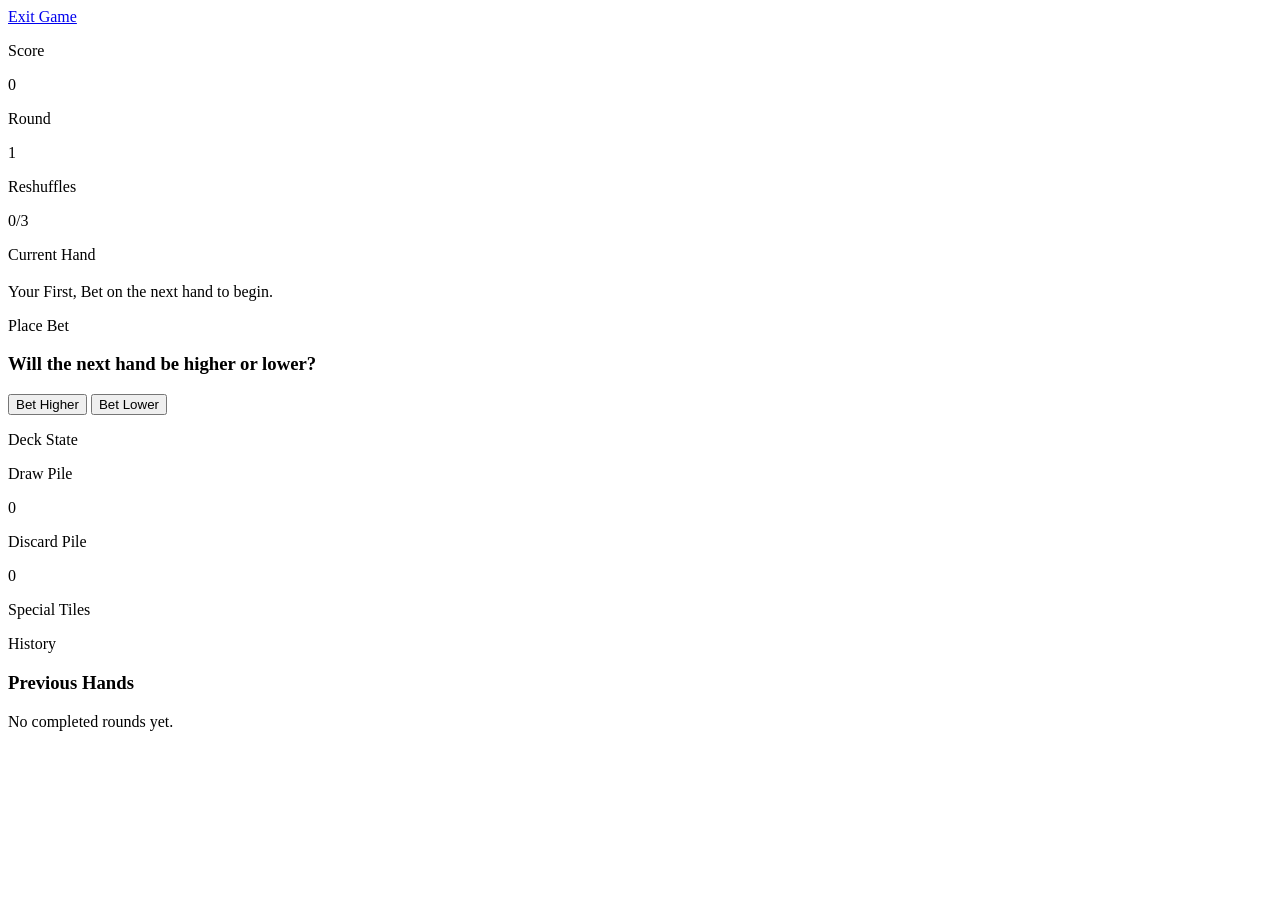
==== game.html @ 14d56304 "structuring home and game html pages" ====
<!doctype html>
<html lang="en">
  <head>
    <meta charset="UTF-8" />
    <meta name="viewport" content="width=device-width, initial-scale=1.0" />
    <script src="script.js" defer></script>
    <title>Bet Game</title>
  </head>
  <body>
    <a href="./home.html">Exit Game</a>
    <div class="top-page">
      <div class="status">
        <p>Score</p>
        <p id="score">0</p>
      </div>

      <div class="status">
        <p>Round</p>
        <p id="round">1</p>
      </div>

      <div class="status">
        <p>Reshuffles</p>
        <p id="reshuffle">0/3</p>
      </div>
    </div>

    <section class="main">
      <div class="hand">
        <p>Current Hand</p>
        <h3 id="hand-total"></h3>
        <span>Your First, Bet on the next hand to begin.</span>
        <div id="current-tiles"></div>
        <section class="bet">
          <div class="set-bet">
            <p>Place Bet</p>
            <h3>Will the next hand be higher or lower?</h3>
            <div class="bet-buttons">
              <button id="higher">Bet Higher</button>
              <button id="lower">Bet Lower</button>
            </div>
          </div>
        </section>
      </div>
    </section>

    <section class="deck">
      <div class="deck-state">
        <p>Deck State</p>
        <div class="dr-status">
          <p>Draw Pile</p>
          <div id="draw">0</div>
        </div>
        <div class="di-status">
          <p>Discard Pile</p>
          <div id="discard">0</div>
        </div>
      </div>
      <div class="s-pile">
        <p>Special Tiles</p>
        <div class="special-pile"></div>
      </div>
    </section>
    <section class="history">
      <p>History</p>
      <h3>Previous Hands</h3>
      <span class="empty"> No completed rounds yet.</span>
    </section>
  </body>
</html>
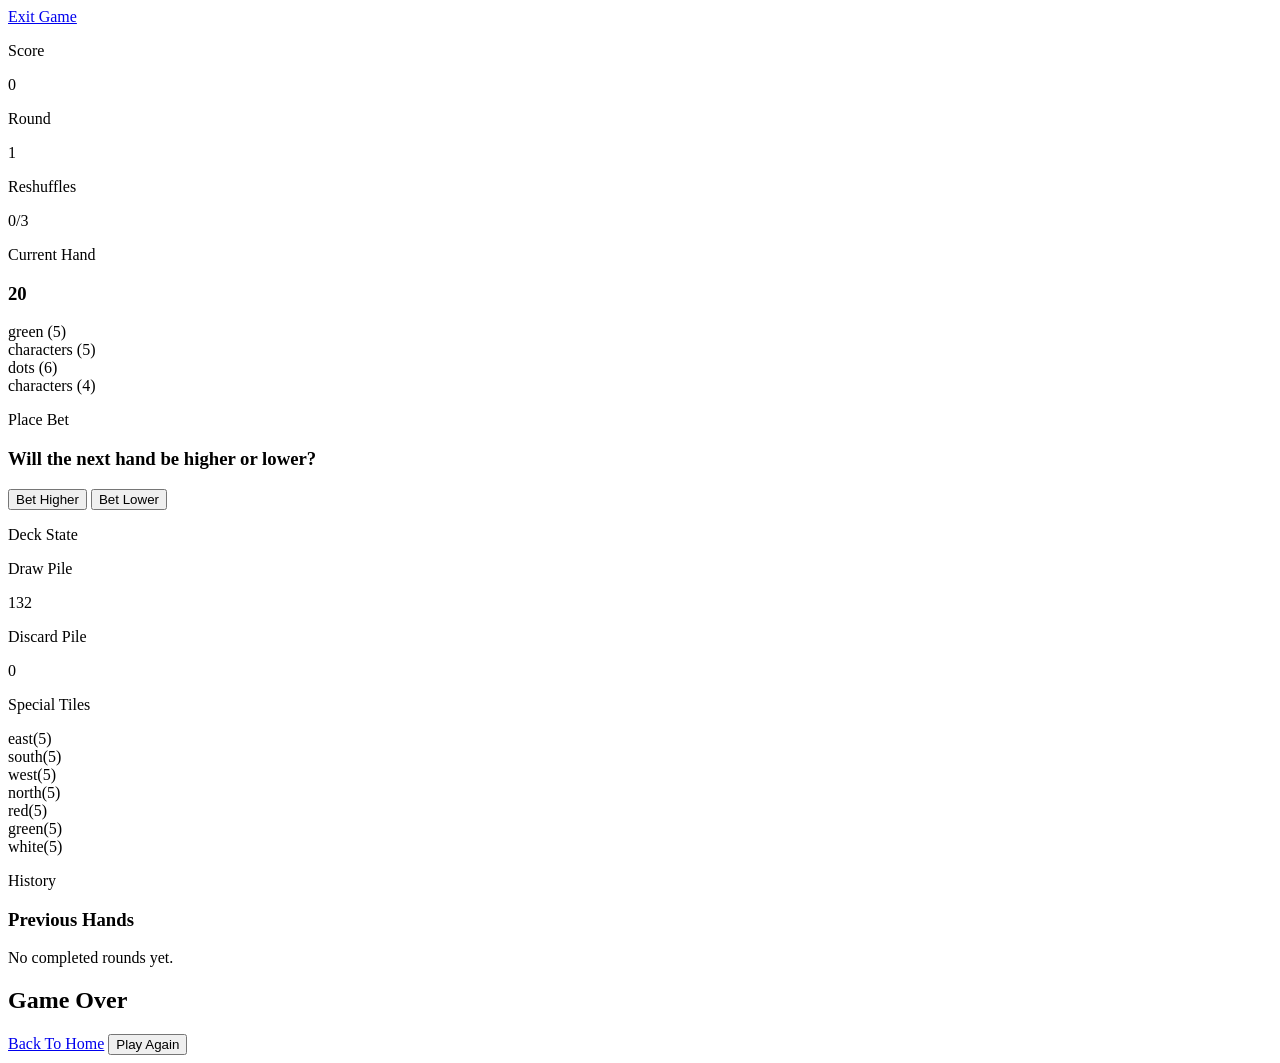
==== commit 67747492: "done with the functionality and html pages update" ====
--- a/game.html
+++ b/game.html
@@ -4,6 +4,7 @@
     <meta charset="UTF-8" />
     <meta name="viewport" content="width=device-width, initial-scale=1.0" />
     <script src="script.js" defer></script>
+    <link rel="stylesheet" href="./style.css" />
     <title>Bet Game</title>
   </head>
   <body>
@@ -29,7 +30,7 @@
       <div class="hand">
         <p>Current Hand</p>
         <h3 id="hand-total"></h3>
-        <span>Your First, Bet on the next hand to begin.</span>
+        <p id="result-message"></p>
         <div id="current-tiles"></div>
         <section class="bet">
           <div class="set-bet">
@@ -64,7 +65,16 @@
     <section class="history">
       <p>History</p>
       <h3>Previous Hands</h3>
+      <div id="previous-tiles"></div>
       <span class="empty"> No completed rounds yet.</span>
     </section>
+    <div id="game-over" class="game-over hidden">
+      <div class="game-over-box">
+        <h2>Game Over</h2>
+        <p id="game-over-text"></p>
+        <a href="./home.html">Back To Home</a>
+        <button id="play-again">Play Again</button>
+      </div>
+    </div>
   </body>
 </html>
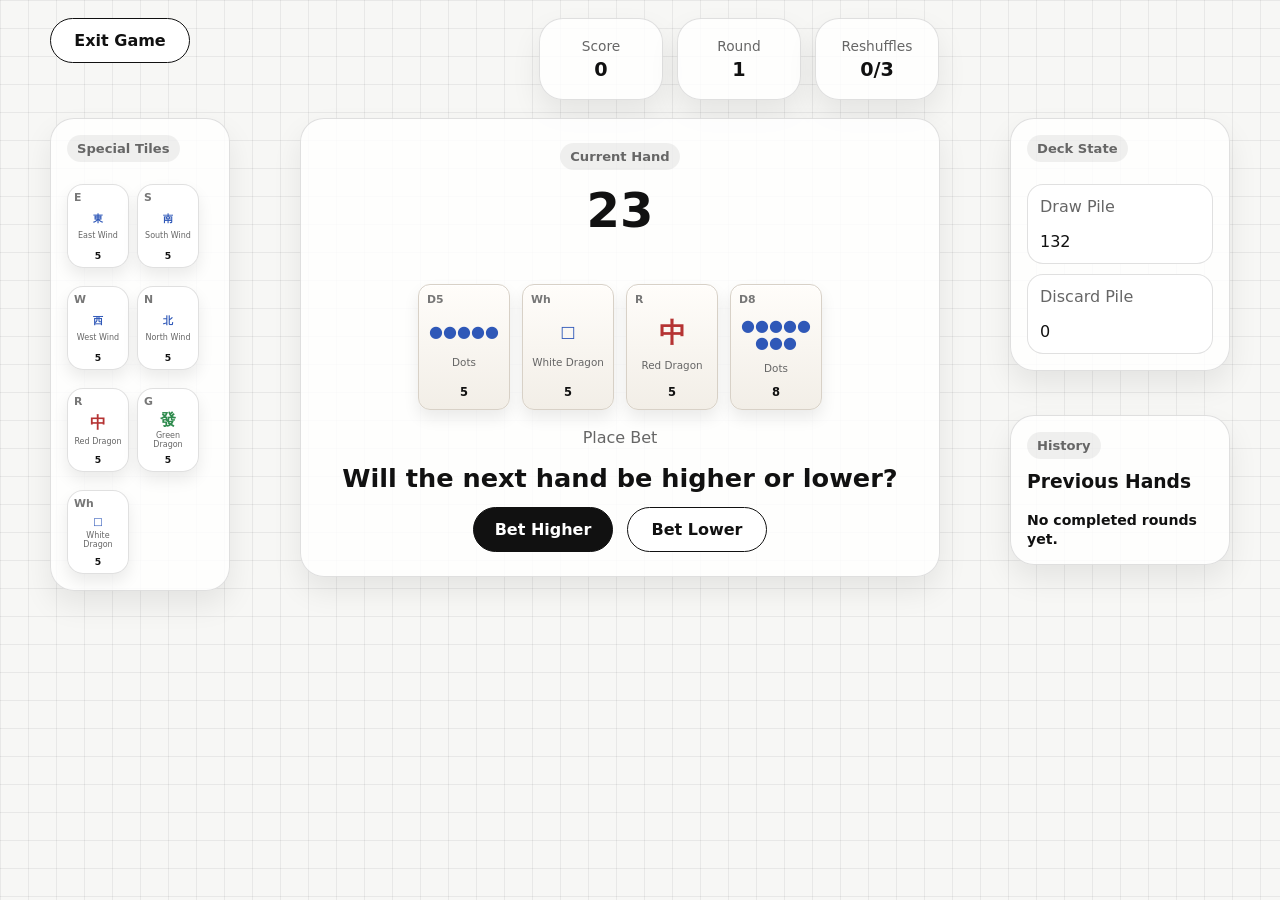
==== commit c7e38c20: "done with styling and logic" ====
--- a/game.html
+++ b/game.html
@@ -7,67 +7,75 @@
     <link rel="stylesheet" href="./style.css" />
     <title>Bet Game</title>
   </head>
-  <body>
-    <a href="./home.html">Exit Game</a>
-    <div class="top-page">
-      <div class="status">
-        <p>Score</p>
-        <p id="score">0</p>
+  <body class="game-page">
+    <div class="game-layout">
+      <a class="exit-link" href="./home.html">Exit Game</a>
+
+      <div class="top-page">
+        <div class="status">
+          <p>Score</p>
+          <p id="score">0</p>
+        </div>
+
+        <div class="status">
+          <p>Round</p>
+          <p id="round">1</p>
+        </div>
+
+        <div class="status">
+          <p>Reshuffles</p>
+          <p id="reshuffle">0/3</p>
+        </div>
       </div>
 
-      <div class="status">
-        <p>Round</p>
-        <p id="round">1</p>
-      </div>
+      <section class="s-pile">
+        <p>Special Tiles</p>
+        <div class="special-pile"></div>
+      </section>
 
-      <div class="status">
-        <p>Reshuffles</p>
-        <p id="reshuffle">0/3</p>
-      </div>
-    </div>
+      <section class="main">
+        <div class="hand">
+          <p>Current Hand</p>
+          <h3 id="hand-total"></h3>
+          <p id="result-message"></p>
 
-    <section class="main">
-      <div class="hand">
-        <p>Current Hand</p>
-        <h3 id="hand-total"></h3>
-        <p id="result-message"></p>
-        <div id="current-tiles"></div>
-        <section class="bet">
-          <div class="set-bet">
-            <p>Place Bet</p>
-            <h3>Will the next hand be higher or lower?</h3>
-            <div class="bet-buttons">
-              <button id="higher">Bet Higher</button>
-              <button id="lower">Bet Lower</button>
+          <div id="current-tiles"></div>
+
+          <section class="bet">
+            <div class="set-bet">
+              <p>Place Bet</p>
+              <h3>Will the next hand be higher or lower?</h3>
+              <div class="bet-buttons">
+                <button id="higher">Bet Higher</button>
+                <button id="lower">Bet Lower</button>
+              </div>
             </div>
-          </div>
-        </section>
-      </div>
-    </section>
+          </section>
+        </div>
+      </section>
 
-    <section class="deck">
-      <div class="deck-state">
+      <section class="deck-state">
         <p>Deck State</p>
+
         <div class="dr-status">
           <p>Draw Pile</p>
           <div id="draw">0</div>
         </div>
+
         <div class="di-status">
           <p>Discard Pile</p>
           <div id="discard">0</div>
         </div>
-      </div>
-      <div class="s-pile">
-        <p>Special Tiles</p>
-        <div class="special-pile"></div>
-      </div>
-    </section>
-    <section class="history">
-      <p>History</p>
-      <h3>Previous Hands</h3>
-      <div id="previous-tiles"></div>
-      <span class="empty"> No completed rounds yet.</span>
-    </section>
+      </section>
+
+      <section class="history">
+        <p>History</p>
+        <h3>Previous Hands</h3>
+        <div id="previous-tiles"></div>
+        <span class="empty">No completed rounds yet.</span>
+      </section>
+    </div>
+
     <div id="game-over" class="game-over hidden">
       <div class="game-over-box">
         <h2>Game Over</h2>
--- a/style.css
+++ b/style.css
@@ -0,0 +1,581 @@
+:root {
+  --bg: #f7f7f5;
+  --grid: rgba(0, 0, 0, 0.06);
+  --text: #111;
+  --muted: #666;
+  --card: rgba(255, 255, 255, 0.82);
+  --line: rgba(0, 0, 0, 0.12);
+  --strong-line: #111;
+  --shadow: 0 14px 30px rgba(0, 0, 0, 0.08);
+  --radius-lg: 24px;
+  --radius-md: 16px;
+  --radius-sm: 12px;
+}
+
+* {
+  box-sizing: border-box;
+}
+
+body {
+  margin: 0;
+  min-height: 100vh;
+  padding: 18px;
+  color: var(--text);
+  font-family: Inter, system-ui, sans-serif;
+  background:
+    linear-gradient(var(--grid) 1px, transparent 1px),
+    linear-gradient(90deg, var(--grid) 1px, transparent 1px), var(--bg);
+  background-size: 28px 28px;
+}
+
+a {
+  color: inherit;
+  text-decoration: none;
+}
+
+button {
+  font: inherit;
+  cursor: pointer;
+}
+
+h1,
+h2,
+h3,
+p {
+  margin-top: 0;
+}
+
+h1 {
+  margin: 8px auto 18px;
+  width: fit-content;
+  font-size: clamp(2.6rem, 6vw, 4.5rem);
+  font-weight: 900;
+  letter-spacing: -0.04em;
+  line-height: 0.95;
+}
+
+#startGame,
+.exit-link,
+#higher,
+#lower,
+#play-again,
+.game-over-box a {
+  display: inline-flex;
+  align-items: center;
+  justify-content: center;
+  min-width: 140px;
+  padding: 12px 18px;
+  border: 1px solid var(--strong-line);
+  border-radius: 999px;
+  background: #111;
+  color: #fff;
+  font-weight: 700;
+  transition:
+    transform 0.18s ease,
+    opacity 0.18s ease;
+}
+
+#startGame:hover,
+.exit-link:hover,
+#higher:hover,
+#lower:hover,
+#play-again:hover,
+.game-over-box a:hover {
+  transform: translateY(-2px);
+}
+
+.exit-link,
+#lower {
+  background: #fff;
+  color: #111;
+}
+
+#startGame {
+  display: flex;
+  width: fit-content;
+  margin: 0 auto 22px;
+}
+
+body > section > div,
+.status,
+.hand,
+.s-pile,
+.history,
+.deck-state,
+.game-over-box {
+  background: var(--card);
+  border: 1px solid var(--line);
+  border-radius: var(--radius-lg);
+  box-shadow: var(--shadow);
+}
+
+body > section > div {
+  max-width: 640px;
+  margin: 0 auto;
+  padding: 24px;
+  text-align: center;
+}
+
+#top-games {
+  list-style: none;
+  padding: 0;
+  margin: 18px 0 0;
+  display: grid;
+  gap: 10px;
+}
+
+#top-games li {
+  padding: 14px;
+  border: 1px solid var(--line);
+  border-radius: var(--radius-md);
+  background: rgba(255, 255, 255, 0.95);
+  font-weight: 700;
+}
+
+#empty,
+p {
+  color: var(--muted);
+}
+
+.home-page h1 {
+  font-size: clamp(4.5rem, 10vw, 8rem);
+  margin: 28px auto 24px;
+  text-align: center;
+}
+
+.home-page section > div {
+  max-width: 760px;
+  padding: 34px;
+}
+
+.home-page section > div > p:first-child {
+  font-size: 1.2rem;
+  margin-bottom: 8px;
+}
+
+.home-page h2 {
+  font-size: 2.4rem;
+  margin-bottom: 16px;
+}
+
+.home-page #startGame {
+  font-size: 1.15rem;
+  padding: 14px 22px;
+}
+
+.home-page #top-games li {
+  font-size: 1.2rem;
+  padding: 18px 20px;
+}
+
+.home-page #empty {
+  font-size: 1.1rem;
+}
+
+.game-layout {
+  max-width: 1180px;
+  margin: 0 auto;
+  display: grid;
+  grid-template-columns: 180px 1fr 220px;
+  grid-template-rows: auto auto auto;
+  gap: 18px;
+  align-items: start;
+}
+
+.exit-link {
+  grid-column: 1;
+  grid-row: 1;
+  justify-self: start;
+}
+
+.top-page {
+  grid-column: 2 / 4;
+  grid-row: 1;
+  width: 100%;
+  display: flex;
+  justify-content: center;
+  gap: 14px;
+  flex-wrap: wrap;
+}
+
+.status {
+  width: 124px;
+  min-height: 82px;
+  padding: 12px;
+  display: flex;
+  flex-direction: column;
+  align-items: center;
+  justify-content: center;
+  text-align: center;
+}
+
+.status p:first-child {
+  margin: 0 0 4px;
+  font-size: 0.86rem;
+  color: var(--muted);
+}
+
+.status p:last-child {
+  margin: 0;
+  font-size: 1.2rem;
+  font-weight: 800;
+  color: var(--text);
+}
+
+.s-pile,
+.deck-state,
+.history {
+  width: 100%;
+  padding: 16px;
+}
+
+.s-pile {
+  grid-column: 1;
+  grid-row: 2 / 4;
+}
+
+.main {
+  grid-column: 2;
+  grid-row: 2 / 4;
+  display: flex;
+  align-items: center;
+  justify-content: center;
+}
+
+.deck-state {
+  grid-column: 3;
+  grid-row: 2;
+}
+
+.history {
+  grid-column: 3;
+  grid-row: 3;
+  max-height: 320px;
+  overflow-y: auto;
+}
+
+.hand {
+  width: min(100%, 640px);
+  min-height: 430px;
+  margin: 0 auto;
+  padding: 24px;
+  text-align: center;
+}
+
+.hand > p:first-child,
+.s-pile > p:first-child,
+.history > p:first-child,
+.deck-state > p:first-child {
+  display: inline-block;
+  margin-bottom: 12px;
+  padding: 6px 10px;
+  border-radius: 999px;
+  background: rgba(0, 0, 0, 0.06);
+  font-size: 0.82rem;
+  font-weight: 700;
+  color: var(--muted);
+}
+
+#hand-total {
+  margin-bottom: 6px;
+  font-size: clamp(2rem, 4vw, 3rem);
+  font-weight: 900;
+}
+
+#result-message {
+  min-height: 22px;
+  margin-bottom: 18px;
+  font-weight: 600;
+}
+
+#current-tiles {
+  display: flex;
+  justify-content: center;
+  flex-wrap: wrap;
+  gap: 12px;
+  margin-bottom: 18px;
+}
+
+#previous-tiles {
+  display: grid;
+  gap: 10px;
+}
+
+.history-tiles,
+.special-pile {
+  display: flex;
+  flex-wrap: wrap;
+  gap: 8px;
+}
+
+.tile {
+  width: 92px;
+  height: 126px;
+  min-height: 126px;
+  padding: 8px 8px 10px;
+  display: flex;
+  flex-direction: column;
+  align-items: center;
+  justify-content: space-between;
+  border-radius: 12px;
+  background: linear-gradient(180deg, #fffdfa 0%, #f2eee7 100%);
+  border: 1px solid #d8d1c7;
+  box-shadow:
+    inset 0 1px 0 rgba(255, 255, 255, 0.95),
+    0 8px 16px rgba(0, 0, 0, 0.08);
+  color: #111;
+}
+
+.tile-small,
+.special-pile .tile {
+  width: 62px;
+  height: 84px;
+  min-height: 84px;
+  padding: 6px;
+}
+
+.tile-code {
+  align-self: flex-start;
+  font-size: 0.68rem;
+  font-weight: 700;
+  color: #777;
+}
+
+.tile-symbol {
+  display: flex;
+  align-items: center;
+  justify-content: center;
+  flex-wrap: wrap;
+  gap: 2px;
+  max-width: 100%;
+  font-size: 1.7rem;
+  font-weight: 800;
+  line-height: 1;
+  text-align: center;
+  word-break: break-word;
+}
+
+.tile-small .tile-symbol {
+  font-size: 1rem;
+}
+
+.tile.blue .tile-symbol {
+  font-size: 1rem;
+  line-height: 1.1;
+  color: #2f58b8;
+}
+
+.tile-small.blue .tile-symbol {
+  font-size: 0.65rem;
+  line-height: 1;
+}
+
+.tile.red .tile-symbol {
+  color: #b53333;
+}
+
+.tile.green .tile-symbol {
+  color: #2f8b4e;
+}
+
+.tile-label {
+  font-size: 0.65rem;
+  color: #666;
+  text-align: center;
+  line-height: 1.1;
+}
+
+.tile-small .tile-label {
+  font-size: 0.5rem;
+}
+
+.tile-points {
+  font-size: 0.72rem;
+  font-weight: 700;
+  color: #111;
+}
+
+.tile-small .tile-points {
+  font-size: 0.58rem;
+}
+
+.bet {
+  width: 100%;
+  margin-top: 8px;
+}
+
+.set-bet h3 {
+  margin-bottom: 14px;
+  font-size: clamp(1.1rem, 3vw, 1.6rem);
+}
+
+.bet-buttons {
+  display: flex;
+  justify-content: center;
+  gap: 14px;
+  flex-wrap: wrap;
+}
+
+.dr-status,
+.di-status,
+.prev-hand,
+.special-pile div {
+  margin-top: 10px;
+  padding: 12px;
+  border: 1px solid var(--line);
+  border-radius: var(--radius-md);
+  background: rgba(255, 255, 255, 0.92);
+}
+
+.history-result {
+  display: inline-block;
+  margin-bottom: 8px;
+  padding: 5px 9px;
+  border-radius: 999px;
+  background: #111;
+  color: #fff;
+  font-size: 0.76rem;
+  font-weight: 700;
+}
+
+.prevhand-total,
+.empty {
+  margin-top: 8px;
+  font-size: 0.88rem;
+  font-weight: 600;
+}
+
+.hidden,
+.game-over.hidden {
+  display: none;
+}
+
+.game-over {
+  position: fixed;
+  inset: 0;
+  padding: 18px;
+  display: flex;
+  align-items: center;
+  justify-content: center;
+  background: rgba(15, 15, 15, 0.3);
+}
+
+.game-over-box {
+  width: min(520px, 100%);
+  padding: 26px 20px;
+  text-align: center;
+}
+
+.game-over-box h2 {
+  margin-bottom: 12px;
+  font-size: clamp(2rem, 5vw, 3rem);
+  font-weight: 900;
+}
+
+#game-over-text {
+  display: inline-block;
+  margin: 8px 0 18px;
+  padding: 12px 16px;
+  border-radius: 12px;
+  background: rgba(0, 0, 0, 0.06);
+  font-weight: 700;
+}
+
+@media (max-width: 980px) {
+  .game-layout {
+    grid-template-columns: 160px 1fr 160px;
+    gap: 14px;
+  }
+
+  .tile {
+    width: 82px;
+    height: 112px;
+    min-height: 112px;
+  }
+
+  .tile-small,
+  .special-pile .tile {
+    width: 62px;
+    height: 84px;
+    min-height: 84px;
+  }
+}
+
+@media (max-width: 860px) {
+  .game-layout {
+    grid-template-columns: 1fr;
+    grid-template-rows: auto;
+  }
+
+  .exit-link,
+  .top-page,
+  .s-pile,
+  .main,
+  .deck-state,
+  .history {
+    grid-column: auto;
+    grid-row: auto;
+    width: 100%;
+  }
+
+  .main {
+    display: block;
+  }
+
+  .hand {
+    width: 100%;
+    min-height: auto;
+  }
+
+  .top-page {
+    justify-content: center;
+  }
+
+  .tile {
+    width: 82px;
+    height: 112px;
+    min-height: 112px;
+  }
+}
+
+@media (max-width: 640px) {
+  body {
+    padding: 14px 10px 20px;
+  }
+
+  h1 {
+    font-size: 2.8rem;
+  }
+
+  body > section > div,
+  .hand,
+  .s-pile,
+  .history,
+  .deck-state,
+  .game-over-box {
+    padding: 16px;
+  }
+
+  .status {
+    width: calc(50% - 8px);
+  }
+
+  .tile {
+    width: 78px;
+    height: 106px;
+    min-height: 106px;
+  }
+
+  .tile-small,
+  .special-pile .tile {
+    width: 58px;
+    height: 78px;
+    min-height: 78px;
+  }
+
+  #higher,
+  #lower,
+  #startGame {
+    width: 100%;
+  }
+}
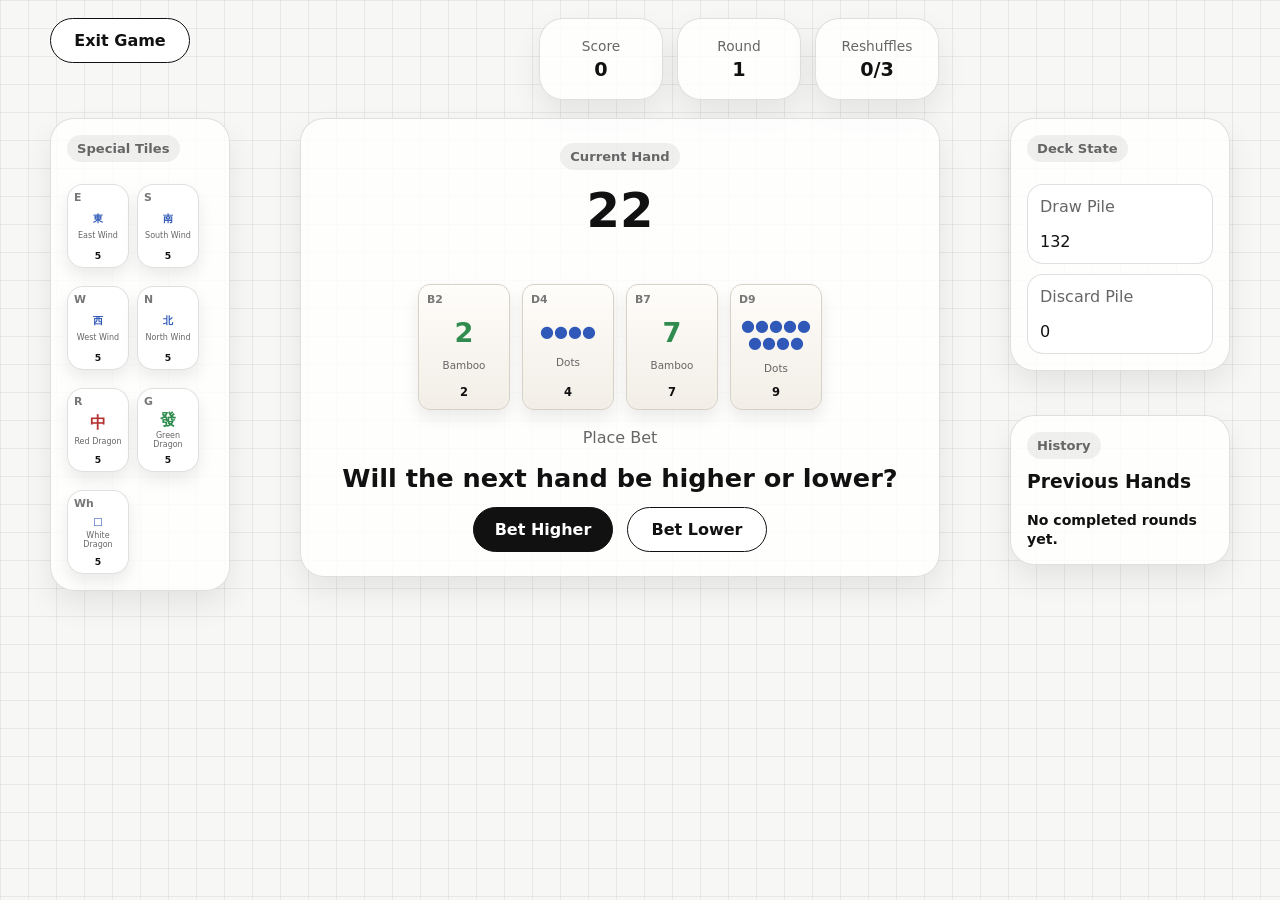
==== commit b922c07c: "added readme file and update home page html name" ====
--- a/game.html
+++ b/game.html
@@ -5,7 +5,7 @@
     <meta name="viewport" content="width=device-width, initial-scale=1.0" />
     <script src="script.js" defer></script>
     <link rel="stylesheet" href="./style.css" />
-    <title>Bet Game</title>
+    <title>Hand Betting Game</title>
   </head>
   <body class="game-page">
     <div class="game-layout">
@@ -80,7 +80,7 @@
       <div class="game-over-box">
         <h2>Game Over</h2>
         <p id="game-over-text"></p>
-        <a href="./home.html">Back To Home</a>
+        <a href="./index.html">Back To Home</a>
         <button id="play-again">Play Again</button>
       </div>
     </div>
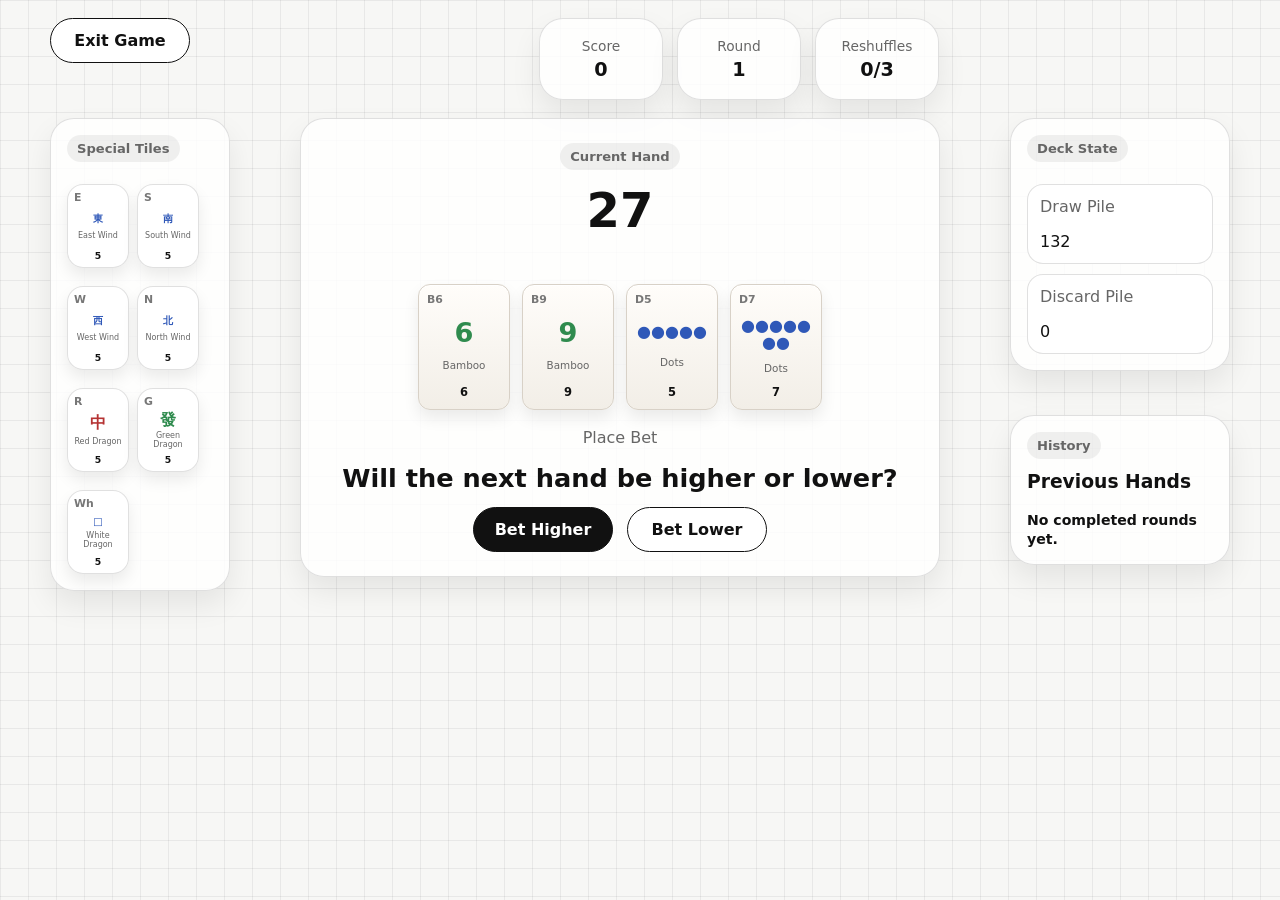
==== commit c710f09a: "update exit link href" ====
--- a/game.html
+++ b/game.html
@@ -9,7 +9,7 @@
   </head>
   <body class="game-page">
     <div class="game-layout">
-      <a class="exit-link" href="./home.html">Exit Game</a>
+      <a class="exit-link" href="./index.html">Exit Game</a>
 
       <div class="top-page">
         <div class="status">
